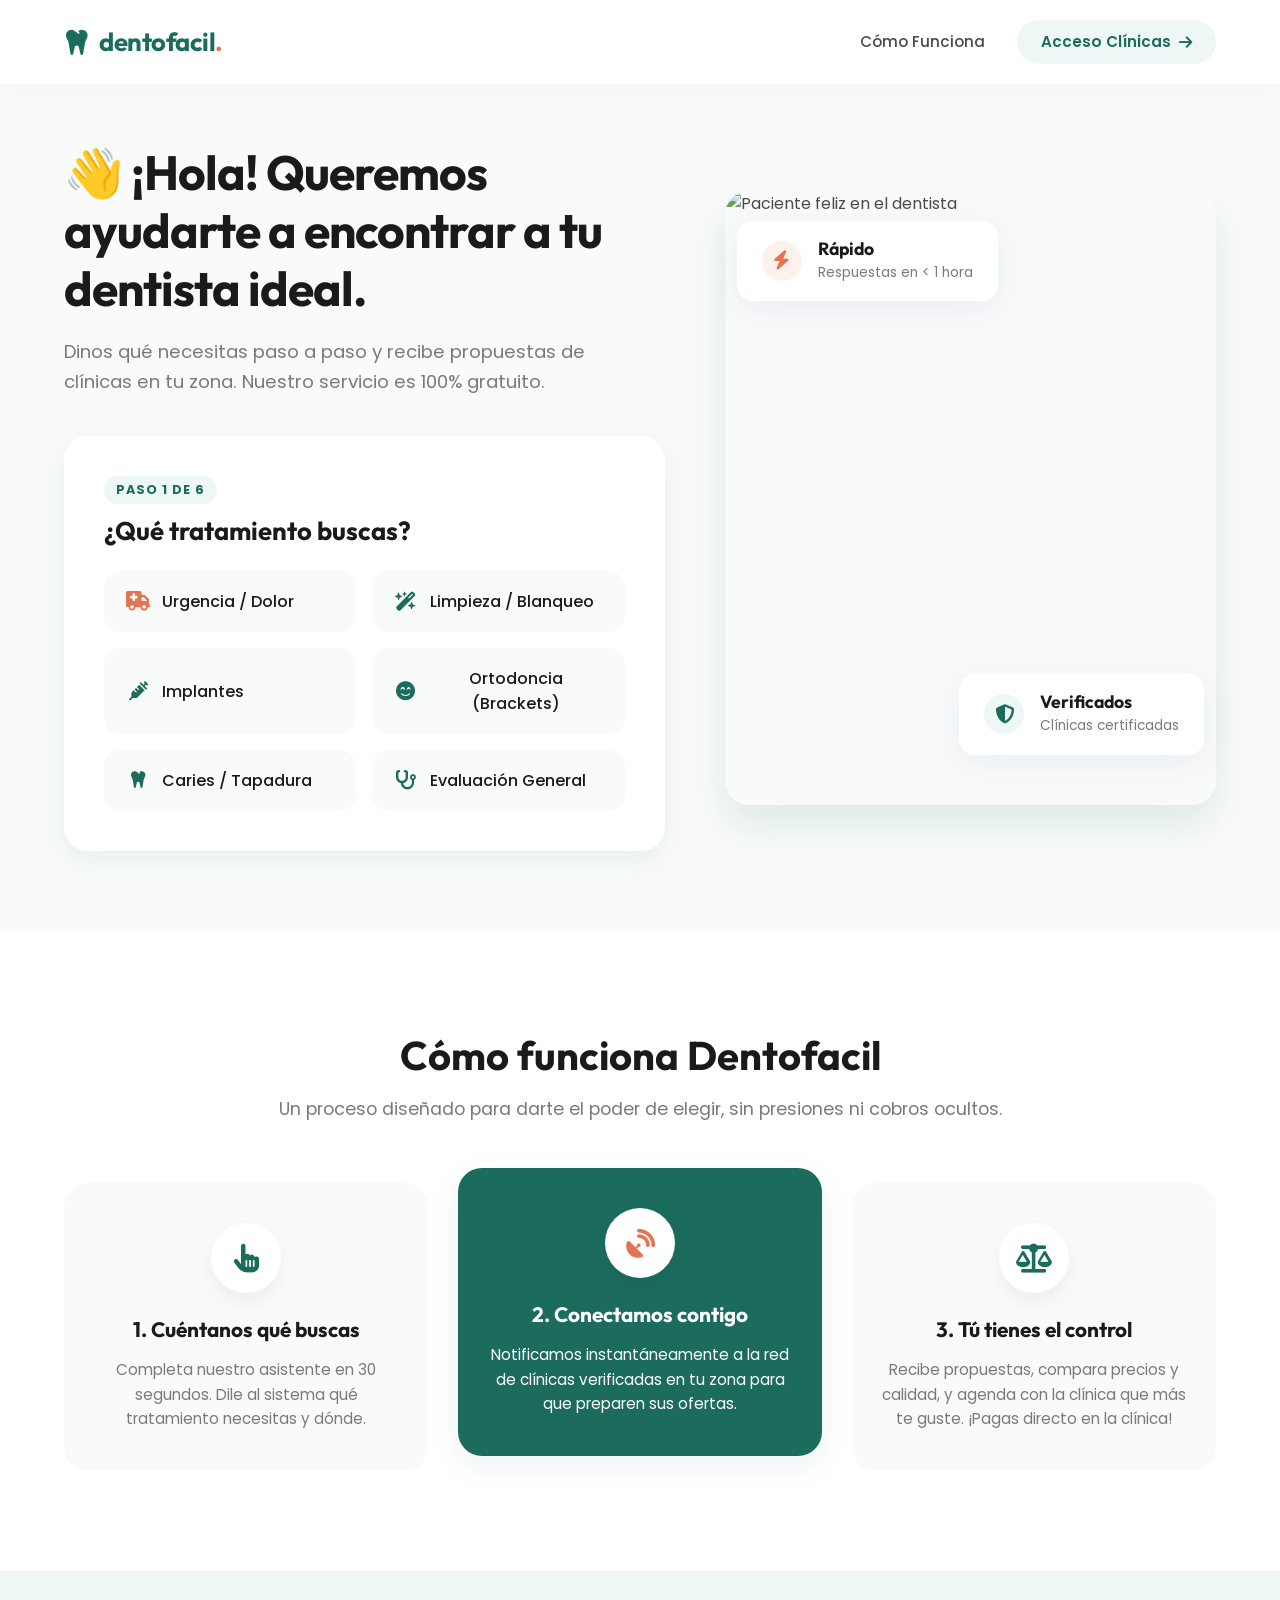
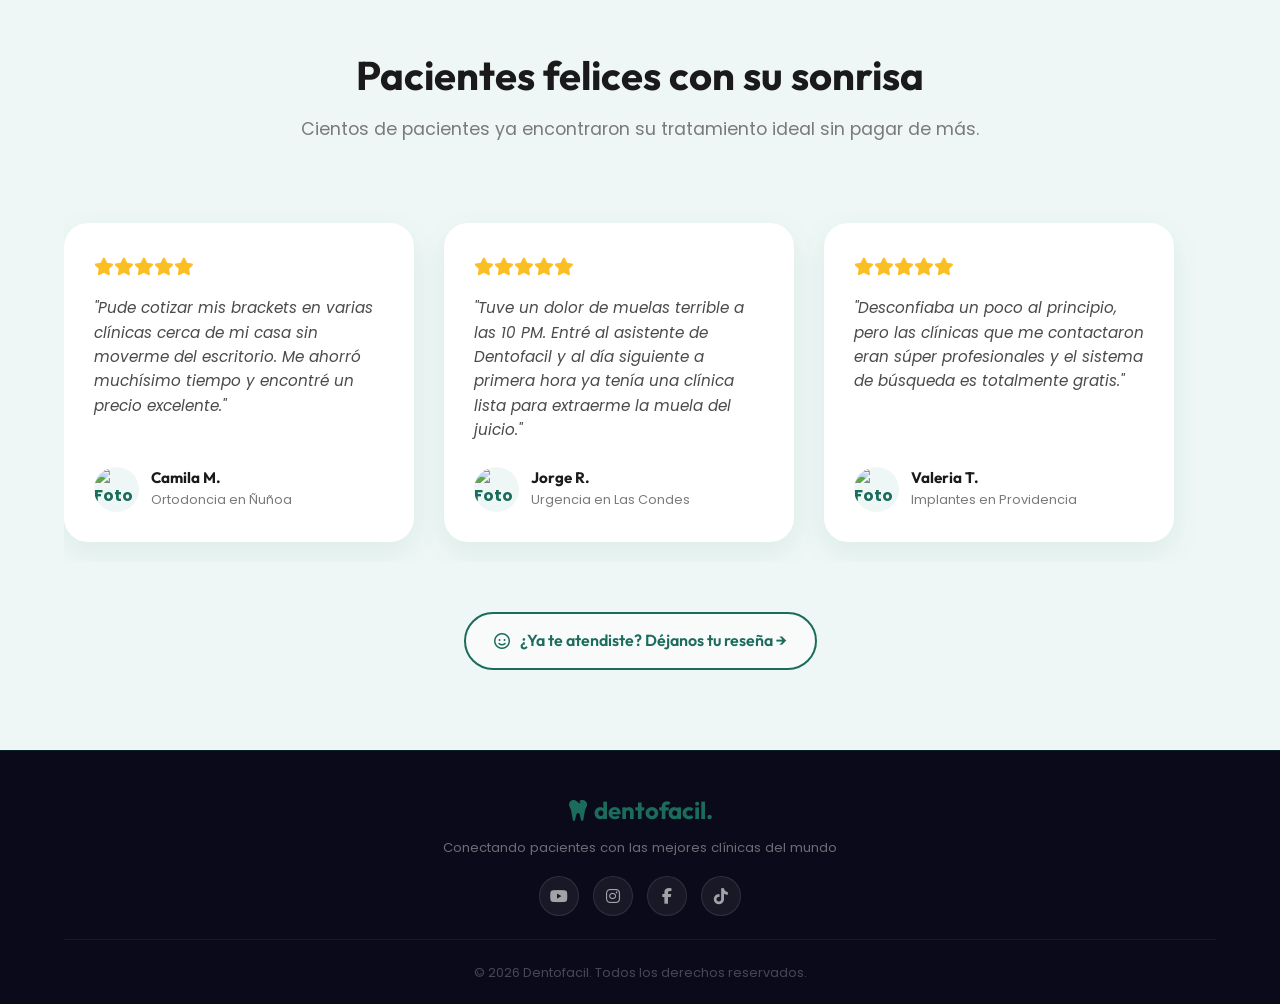
==== index.html @ c60a5fd1 "Add files via upload" ====
<!DOCTYPE html>
<html lang="es">

<head>
    <meta charset="UTF-8">
    <meta name="viewport" content="width=device-width, initial-scale=1.0">
    <title>Dentofacil | Encuentra tu Dentista Ideal</title>
    <!-- Modern Typography -->
    <link rel="preconnect" href="https://fonts.googleapis.com">
    <link rel="preconnect" href="https://fonts.gstatic.com" crossorigin>
    <link
        href="https://fonts.googleapis.com/css2?family=Outfit:wght@300;400;600;700&family=Poppins:wght@400;500;600;700&display=swap"
        rel="stylesheet">
    <!-- FontAwesome for Icons -->
    <link rel="stylesheet" href="https://cdnjs.cloudflare.com/ajax/libs/font-awesome/6.4.0/css/all.min.css">

    <link rel="stylesheet" href="styles.css">
</head>

<body>
    <header class="navbar">
        <div class="container header-container">
            <div class="logo">
                <i class="fa-solid fa-tooth logo-icon"></i>
                <span class="logo-text">dentofacil<span class="logo-dot">.</span></span>
            </div>
            <nav class="nav-links">
                <a href="#como-funciona" class="nav-item">Cómo Funciona</a>
                <a href="clinicas_acceso.html" class="btn-clinic">Acceso Clínicas <i
                        class="fa-solid fa-arrow-right"></i></a>
            </nav>
        </div>
    </header>

    <main class="main-content">
        <!-- HERO WIZARD SECTION -->
        <section class="hero-section">
            <div class="container hero-grid">

                <!-- Left: Wizard Interaction -->
                <div class="hero-wizard">
                    <div class="hero-text">
                        <h1><span class="wave">👋</span> ¡Hola! Queremos ayudarte a encontrar a tu dentista ideal.</h1>
                        <p>Dinos qué necesitas paso a paso y recibe propuestas de clínicas en tu zona. Nuestro servicio
                            es 100% gratuito.</p>
                    </div>

                    <div class="wizard-container">
                        <!-- Step 1: Tratamiento -->
                        <div id="wizard-step-1" class="wizard-step active">
                            <div class="step-header">
                                <span class="step-badge">Paso 1 de 6</span>
                                <h2>¿Qué tratamiento buscas?</h2>
                            </div>

                            <div class="treatment-grid">
                                <button class="treatment-btn" data-next="2" data-value="urgencia">
                                    <i class="fa-solid fa-truck-medical icon-alert"></i> Urgencia / Dolor
                                </button>
                                <button class="treatment-btn" data-next="2" data-value="limpieza">
                                    <i class="fa-solid fa-wand-magic-sparkles"></i> Limpieza / Blanqueo
                                </button>
                                <button class="treatment-btn" data-next="2" data-value="implantes">
                                    <i class="fa-solid fa-syringe"></i> Implantes
                                </button>
                                <button class="treatment-btn" data-next="2" data-value="ortodoncia">
                                    <i class="fa-solid fa-face-smile-beam"></i> Ortodoncia (Brackets)
                                </button>
                                <button class="treatment-btn" data-next="2" data-value="caries">
                                    <i class="fa-solid fa-tooth"></i> Caries / Tapadura
                                </button>
                                <button class="treatment-btn" data-next="2" data-value="evaluacion">
                                    <i class="fa-solid fa-stethoscope"></i> Evaluación General
                                </button>
                            </div>
                        </div>

                        <!-- Step 2: Presupuesto -->
                        <div id="wizard-step-2" class="wizard-step">
                            <div class="step-header">
                                <span class="step-badge">Paso 2 de 6</span>
                                <h2>¿Cuál es tu presupuesto aproximado?</h2>
                            </div>

                            <div class="treatment-grid">
                                <button class="treatment-btn" data-next="3" data-value="bajo">
                                    <i class="fa-solid fa-coins"></i> Menos de $50.000
                                </button>
                                <button class="treatment-btn" data-next="3" data-value="medio">
                                    <i class="fa-solid fa-sack-dollar"></i> Entre $50.000 y $200.000
                                </button>
                                <button class="treatment-btn" data-next="3" data-value="alto">
                                    <i class="fa-solid fa-gem"></i> Más de $200.000
                                </button>
                                <button class="treatment-btn" data-next="3" data-value="nodefinido">
                                    <i class="fa-solid fa-circle-question"></i> Aún no lo sé
                                </button>
                            </div>
                            <button class="btn-back-small" data-back="1"><i class="fa-solid fa-chevron-left"></i>
                                Volver</button>
                        </div>

                        <!-- Step 3: Urgencia -->
                        <div id="wizard-step-3" class="wizard-step">
                            <div class="step-header">
                                <span class="step-badge">Paso 3 de 6</span>
                                <h2>¿Con qué urgencia necesitas atención?</h2>
                            </div>

                            <div class="treatment-grid">
                                <button class="treatment-btn" data-next="4" data-value="hoy">
                                    <i class="fa-solid fa-bolt icon-alert"></i> Lo antes posible
                                </button>
                                <button class="treatment-btn" data-next="4" data-value="semana">
                                    <i class="fa-solid fa-calendar-week"></i> Esta semana
                                </button>
                                <button class="treatment-btn" data-next="4" data-value="mes">
                                    <i class="fa-solid fa-calendar-days"></i> Este mes
                                </button>
                                <button class="treatment-btn" data-next="4" data-value="sin_prisa">
                                    <i class="fa-solid fa-hourglass"></i> Sin prisa, estoy cotizando
                                </button>
                            </div>
                            <button class="btn-back-small" data-back="2"><i class="fa-solid fa-chevron-left"></i>
                                Volver</button>
                        </div>

                        <!-- Step 4: Seguro Médico -->
                        <div id="wizard-step-4" class="wizard-step">
                            <div class="step-header">
                                <span class="step-badge">Paso 4 de 6</span>
                                <h2>¿Tienes seguro dental?</h2>
                            </div>

                            <div class="treatment-grid" style="grid-template-columns: 1fr 1fr;">
                                <button class="treatment-btn" data-next="5" data-value="Si">
                                    <i class="fa-solid fa-check icon-quality"></i> Sí
                                </button>
                                <button class="treatment-btn" data-next="5" data-value="No">
                                    <i class="fa-solid fa-xmark icon-alert"></i> No
                                </button>
                            </div>
                            <button class="btn-back-small" data-back="3"><i class="fa-solid fa-chevron-left"></i>
                                Volver</button>
                        </div>

                        <!-- Step 5: Nombre -->
                        <div id="wizard-step-5" class="wizard-step">
                            <div class="step-header">
                                <span class="step-badge">Paso 5 de 6</span>
                                <h2>¿Cómo te llamas?</h2>
                            </div>

                            <div class="location-wrapper">
                                <div class="input-group">
                                    <i class="fa-solid fa-user"></i>
                                    <input type="text" id="nombre-input" placeholder="Tu nombre..." autocomplete="off">
                                </div>
                                <div class="action-buttons">
                                    <button class="btn-back" id="back-to-step-4">
                                        <i class="fa-solid fa-chevron-left"></i> Volver
                                    </button>
                                    <button class="btn-primary" id="btn-next-step-5">
                                        Siguiente <i class="fa-solid fa-arrow-right"></i>
                                    </button>
                                </div>
                            </div>
                        </div>

                        <!-- Step 6: Comuna -->
                        <div id="wizard-step-6" class="wizard-step">
                            <div class="step-header">
                                <span class="step-badge">Paso 6 de 6</span>
                                <h2>¿En qué comuna te encuentras?</h2>
                            </div>

                            <div class="location-wrapper">
                                <div class="input-group">
                                    <i class="fa-solid fa-location-dot"></i>
                                    <input type="text" id="comuna-input" placeholder="Ej: Las Condes, Santiago..."
                                        autocomplete="off">
                                </div>
                                <div class="action-buttons">
                                    <button class="btn-back" id="back-to-step-5">
                                        <i class="fa-solid fa-chevron-left"></i> Volver
                                    </button>
                                    <button class="btn-primary" id="btn-submit-wizard">
                                        Buscar Clínicas <i class="fa-solid fa-magnifying-glass"></i>
                                    </button>
                                </div>
                            </div>
                        </div>

                        <!-- Step 7: WhatsApp Validation (Final) -->
                        <div id="wizard-step-7" class="wizard-step">
                            <div class="success-message">
                                <div class="success-icon">
                                    <i class="fa-solid fa-check"></i>
                                </div>
                                <h2>¡Casi listo!</h2>
                                <p>Hemos encontrado <strong>varias clínicas</strong> en tu zona listas para atenderte.
                                </p>
                                <p class="whatsapp-instruction">Para que las clínicas comiencen a enviarte propuestas
                                    personalizadas y se pongan en contacto contigo, haz clic abajo para activar tu
                                    solicitud por WhatsApp.</p>

                                <button class="btn-whatsapp" id="btn-whatsapp">
                                    <i class="fa-brands fa-whatsapp"></i> Validar por WhatsApp
                                </button>
                            </div>
                        </div>
                    </div><!-- end wizard-container -->
                </div><!-- end hero-wizard -->

                <!-- Right: Visual Trust -->
                <div class="hero-visual">
                    <div class="image-wrapper">
                        <!-- We use a placeholder matching the dental vibe -->
                        <img src="https://images.unsplash.com/photo-1606811841689-23dfddce3e95?ixlib=rb-4.0.3&auto=format&fit=crop&w=800&q=80"
                            alt="Paciente feliz en el dentista">

                        <div class="floating-badge badge-top">
                            <div class="badge-icon"><i class="fa-solid fa-bolt"></i></div>
                            <div class="badge-text">
                                <strong>Rápido</strong>
                                <span>Respuestas en &lt; 1 hora</span>
                            </div>
                        </div>

                        <div class="floating-badge badge-bottom">
                            <div class="badge-icon"><i class="fa-solid fa-shield-halved"></i></div>
                            <div class="badge-text">
                                <strong>Verificados</strong>
                                <span>Clínicas certificadas</span>
                            </div>
                        </div>

                    </div>
                </div>

            </div>
        </section>

        <!-- HOW IT WORKS SECTION -->
        <section id="como-funciona" class="features-section">
            <div class="container">
                <div class="section-title text-center">
                    <h2>Cómo funciona Dentofacil</h2>
                    <p>Un proceso diseñado para darte el poder de elegir, sin presiones ni cobros ocultos.</p>
                </div>

                <div class="features-grid">
                    <div class="feature-card">
                        <div class="feature-icon"><i class="fa-solid fa-hand-pointer"></i></div>
                        <h3>1. Cuéntanos qué buscas</h3>
                        <p>Completa nuestro asistente en 30 segundos. Dile al sistema qué tratamiento necesitas y dónde.
                        </p>
                    </div>

                    <div class="feature-card highlighted">
                        <div class="feature-icon"><i class="fa-solid fa-satellite-dish"></i></div>
                        <h3>2. Conectamos contigo</h3>
                        <p>Notificamos instantáneamente a la red de clínicas verificadas en tu zona para que preparen
                            sus ofertas.</p>
                    </div>

                    <div class="feature-card">
                        <div class="feature-icon"><i class="fa-solid fa-scale-balanced"></i></div>
                        <h3>3. Tú tienes el control</h3>
                        <p>Recibe propuestas, compara precios y calidad, y agenda con la clínica que más te guste.
                            ¡Pagas directo en la clínica!</p>
                    </div>
                </div>
            </div>
        </section>

        <!-- Premium Pool section has been moved to success.html -->

        <!-- TESTIMONIALS SECTION -->
        <section class="testimonials-section">
            <div class="container">
                <div class="section-title text-center">
                    <h2>Pacientes felices con su sonrisa</h2>
                    <p>Cientos de pacientes ya encontraron su tratamiento ideal sin pagar de más.</p>
                </div>

                <div class="testimonials-grid">
                    <div class="testimonial-card">
                        <div class="stars"><i class="fa-solid fa-star"></i><i class="fa-solid fa-star"></i><i
                                class="fa-solid fa-star"></i><i class="fa-solid fa-star"></i><i
                                class="fa-solid fa-star"></i></div>
                        <p class="testimonial-text">"Pude cotizar mis brackets en varias clínicas cerca de mi casa sin
                            moverme del escritorio. Me ahorró muchísimo tiempo y encontré un precio excelente."</p>
                        <div class="testimonial-author">
                            <div class="author-avatar"><img src="https://randomuser.me/api/portraits/women/44.jpg"
                                    alt="Foto de paciente"></div>
                            <div class="author-info">
                                <h4>Camila M.</h4>
                                <p>Ortodoncia en Ñuñoa</p>
                            </div>
                        </div>
                    </div>

                    <div class="testimonial-card">
                        <div class="stars"><i class="fa-solid fa-star"></i><i class="fa-solid fa-star"></i><i
                                class="fa-solid fa-star"></i><i class="fa-solid fa-star"></i><i
                                class="fa-solid fa-star"></i></div>
                        <p class="testimonial-text">"Tuve un dolor de muelas terrible a las 10 PM. Entré al asistente de
                            Dentofacil y al día siguiente a primera hora ya tenía una clínica lista para extraerme la
                            muela del juicio."</p>
                        <div class="testimonial-author">
                            <div class="author-avatar"><img src="https://randomuser.me/api/portraits/men/32.jpg"
                                    alt="Foto de paciente"></div>
                            <div class="author-info">
                                <h4>Jorge R.</h4>
                                <p>Urgencia en Las Condes</p>
                            </div>
                        </div>
                    </div>

                    <div class="testimonial-card">
                        <div class="stars"><i class="fa-solid fa-star"></i><i class="fa-solid fa-star"></i><i
                                class="fa-solid fa-star"></i><i class="fa-solid fa-star"></i><i
                                class="fa-solid fa-star"></i></div>
                        <p class="testimonial-text">"Desconfiaba un poco al principio, pero las clínicas que me
                            contactaron eran súper profesionales y el sistema de búsqueda es totalmente gratis."</p>
                        <div class="testimonial-author">
                            <div class="author-avatar"><img src="https://randomuser.me/api/portraits/women/68.jpg"
                                    alt="Foto de paciente"></div>
                            <div class="author-info">
                                <h4>Valeria T.</h4>
                                <p>Implantes en Providencia</p>
                            </div>
                        </div>
                    </div>
                </div>

                <div class="review-cta-container">
                    <!-- Link al Google Forms de Reseñas para recibir feedback real -->
                    <a href="https://docs.google.com/forms/d/e/1FAIpQLSeHPZsJyaDkP9PwkSeRvpt_d1-1HjaPjvrfUFXOJLC1jKsZZA/viewform"
                        target="_blank" class="btn-review-form">
                        <i class="fa-regular fa-face-smile"></i> ¿Ya te atendiste? Déjanos tu reseña →
                    </a>
                </div>
            </div>
        </section>

    </main>

    <footer>
        <div class="container footer-inner">
            <div class="footer-logo"><i class="fa-solid fa-tooth"></i> dentofacil.</div>
            <p class="footer-tagline">Conectando pacientes con las mejores clínicas del mundo</p>
            <div class="footer-socials">
                <a href="#" title="YouTube" target="_blank"><i class="fa-brands fa-youtube"></i></a>
                <a href="#" title="Instagram" target="_blank"><i class="fa-brands fa-instagram"></i></a>
                <a href="#" title="Facebook" target="_blank"><i class="fa-brands fa-facebook-f"></i></a>
                <a href="#" title="TikTok" target="_blank"><i class="fa-brands fa-tiktok"></i></a>
            </div>
            <div class="footer-divider"></div>
            <p>© <span class="current-year">2026</span> Dentofacil. Todos los derechos reservados.</p>
            <script>document.querySelector('.current-year').textContent = new Date().getFullYear();</script>
        </div>
    </footer>

    <script src="script.js"></script>
</body>

</html>
---- styles.css ----
/* ==========================================================================
   DENTOFACIL - PREMIUM UI/UX DESIGN SYSTEM
   ========================================================================== */

:root {
    /* Color Palette - Modern Medical/Tech */
    --color-primary: #1C6C5E;
    /* Profound Mint/Teal */
    --color-primary-light: #218775;
    --color-primary-ultra-light: #EEF7F5;
    --color-accent: #E57353;
    /* Warm Coral */
    --color-accent-hover: #D66141;
    --color-dark: #1A1A1A;
    --color-text: #4A4A4A;
    --color-text-light: #7A7A7A;
    --color-bg: #F9FBFA;
    /* Slightly tinted white */
    --color-white: #FFFFFF;

    /* Shadows & Effects */
    --shadow-soft: 0 10px 30px rgba(28, 108, 94, 0.08);
    --shadow-hover: 0 20px 40px rgba(28, 108, 94, 0.12);
    --shadow-glass: 0 8px 32px 0 rgba(31, 38, 135, 0.07);
    --border-radius-sm: 8px;
    --border-radius-md: 16px;
    --border-radius-lg: 24px;
    --border-radius-pill: 100px;

    /* Typography */
    --font-heading: 'Outfit', sans-serif;
    --font-body: 'Poppins', sans-serif;
}

/* ==========================================================================
   RESET & BASE STYLES
   ========================================================================== */
* {
    margin: 0;
    padding: 0;
    box-sizing: border-box;
}

body {
    font-family: var(--font-body);
    background-color: var(--color-bg);
    color: var(--color-text);
    line-height: 1.6;
    -webkit-font-smoothing: antialiased;
}

h1,
h2,
h3,
h4,
h5 {
    font-family: var(--font-heading);
    color: var(--color-dark);
    line-height: 1.2;
}

.container {
    width: 100%;
    max-width: 1200px;
    margin: 0 auto;
    padding: 0 24px;
}

.text-center {
    text-align: center;
}

/* ==========================================================================
   HEADER & NAVIGATION
   ========================================================================== */
.navbar {
    background-color: var(--color-white);
    position: sticky;
    top: 0;
    z-index: 100;
    padding: 20px 0;
    box-shadow: 0 2px 20px rgba(0, 0, 0, 0.03);
}

.header-container {
    display: flex;
    justify-content: space-between;
    align-items: center;
}

.logo {
    display: flex;
    align-items: center;
    gap: 10px;
    font-size: 1.6rem;
    font-weight: 700;
    font-family: var(--font-heading);
    color: var(--color-primary);
}

.logo-icon {
    font-size: 1.8rem;
}

.logo-text {
    letter-spacing: -0.5px;
}

.logo-dot {
    color: var(--color-accent);
}

.nav-links {
    display: flex;
    align-items: center;
    gap: 32px;
}

.nav-item {
    text-decoration: none;
    color: var(--color-text);
    font-weight: 500;
    font-size: 0.95rem;
    transition: color 0.3s ease;
}

.nav-item:hover {
    color: var(--color-primary);
}

.btn-clinic {
    background-color: var(--color-primary-ultra-light);
    color: var(--color-primary);
    text-decoration: none;
    padding: 10px 24px;
    border-radius: var(--border-radius-pill);
    font-weight: 600;
    font-size: 0.95rem;
    transition: all 0.3s ease;
    display: flex;
    align-items: center;
    gap: 8px;
}

.btn-clinic:hover {
    background-color: var(--color-primary);
    color: var(--color-white);
    transform: translateY(-2px);
}

/* ==========================================================================
   HERO / WIZARD SECTION
   ========================================================================== */
.hero-section {
    padding: 60px 0 80px;
}

.hero-grid {
    display: grid;
    grid-template-columns: 1.1fr 0.9fr;
    gap: 60px;
    align-items: center;
}

.hero-text {
    margin-bottom: 40px;
}

.hero-text h1 {
    font-size: 3rem;
    font-weight: 700;
    margin-bottom: 20px;
    letter-spacing: -1px;
}

.wave {
    display: inline-block;
    animation: wave-animation 2.5s infinite;
    transform-origin: 70% 70%;
}

@keyframes wave-animation {
    0% {
        transform: rotate(0.0deg)
    }

    10% {
        transform: rotate(14.0deg)
    }

    20% {
        transform: rotate(-8.0deg)
    }

    30% {
        transform: rotate(14.0deg)
    }

    40% {
        transform: rotate(-4.0deg)
    }

    50% {
        transform: rotate(10.0deg)
    }

    60% {
        transform: rotate(0.0deg)
    }

    100% {
        transform: rotate(0.0deg)
    }
}

.hero-text p {
    font-size: 1.15rem;
    color: var(--color-text-light);
    max-width: 90%;
}

/* Wizard Interface */
.wizard-container {
    background: var(--color-white);
    border-radius: var(--border-radius-lg);
    padding: 40px;
    box-shadow: var(--shadow-soft);
    position: relative;
    overflow: hidden;
}

.wizard-step {
    display: none;
    animation: fadeIn 0.4s ease forwards;
}

.wizard-step.active {
    display: block;
}

@keyframes fadeIn {
    from {
        opacity: 0;
        transform: translateY(10px);
    }

    to {
        opacity: 1;
        transform: translateY(0);
    }
}

.step-header {
    margin-bottom: 24px;
}

.step-badge {
    display: inline-block;
    background: var(--color-primary-ultra-light);
    color: var(--color-primary);
    font-size: 0.8rem;
    font-weight: 700;
    padding: 4px 12px;
    border-radius: var(--border-radius-pill);
    margin-bottom: 12px;
    text-transform: uppercase;
    letter-spacing: 1px;
}

.step-header h2 {
    font-size: 1.6rem;
}

/* Treatment Buttons Grid */
.treatment-grid {
    display: grid;
    grid-template-columns: 1fr 1fr;
    gap: 16px;
}

.treatment-btn {
    display: flex;
    align-items: center;
    justify-content: flex-start;
    gap: 12px;
    padding: 16px 20px;
    background: var(--color-bg);
    border: 2px solid transparent;
    border-radius: var(--border-radius-md);
    cursor: pointer;
    font-family: var(--font-body);
    font-size: 1rem;
    font-weight: 500;
    color: var(--color-dark);
    transition: all 0.3s ease;
}

.treatment-btn i {
    font-size: 1.2rem;
    color: var(--color-primary);
    width: 24px;
    text-align: center;
}

.treatment-btn i.icon-alert {
    color: var(--color-accent);
}

.treatment-btn:hover {
    background: var(--color-white);
    border-color: var(--color-primary-ultra-light);
    box-shadow: 0 4px 15px rgba(0, 0, 0, 0.05);
    transform: translateY(-2px);
}

/* Selected state styling handled via JS before progressing */
.treatment-btn.selected {
    background: var(--color-primary-ultra-light);
    border-color: var(--color-primary);
    color: var(--color-primary);
}

/* Step 2 Inputs */
.location-wrapper {
    display: flex;
    flex-direction: column;
    gap: 24px;
}

.input-group {
    position: relative;
    display: flex;
    align-items: center;
}

.input-group i {
    position: absolute;
    left: 20px;
    color: var(--color-primary);
    font-size: 1.2rem;
}

.input-group input {
    width: 100%;
    padding: 20px 20px 20px 50px;
    font-size: 1.1rem;
    font-family: var(--font-body);
    border: 2px solid #EAEAEA;
    border-radius: var(--border-radius-md);
    outline: none;
    transition: border-color 0.3s ease;
}

.input-group input:focus {
    border-color: var(--color-primary);
}

.action-buttons {
    display: flex;
    gap: 16px;
}

.btn-primary {
    flex: 1;
    background: var(--color-accent);
    color: var(--color-white);
    border: none;
    padding: 18px 24px;
    border-radius: var(--border-radius-md);
    font-size: 1.1rem;
    font-weight: 600;
    font-family: var(--font-heading);
    cursor: pointer;
    display: flex;
    align-items: center;
    justify-content: center;
    gap: 10px;
    transition: all 0.3s ease;
    box-shadow: 0 4px 15px rgba(229, 115, 83, 0.3);
}

.btn-primary:hover {
    background: var(--color-accent-hover);
    transform: translateY(-2px);
    box-shadow: 0 8px 25px rgba(229, 115, 83, 0.4);
}

.btn-back {
    background: var(--color-bg);
    color: var(--color-text);
    border: none;
    padding: 0 24px;
    border-radius: var(--border-radius-md);
    font-weight: 600;
    cursor: pointer;
    transition: background 0.3s ease;
    display: flex;
    align-items: center;
    gap: 8px;
}

.btn-back:hover {
    background: #EAEAEA;
}

.btn-back-small {
    background: none;
    border: none;
    color: var(--color-text-light);
    font-size: 0.9rem;
    font-family: var(--font-body);
    font-weight: 500;
    cursor: pointer;
    padding: 14px 0 0;
    display: flex;
    align-items: center;
    gap: 6px;
    transition: color 0.2s ease;
}

.btn-back-small:hover {
    color: var(--color-primary);
}

/* Step 3 - WhatsApp Validation */
.success-message {
    text-align: center;
    padding: 20px 0;
}

.success-icon {
    width: 80px;
    height: 80px;
    background: var(--color-primary-ultra-light);
    color: var(--color-primary);
    border-radius: 50%;
    display: flex;
    align-items: center;
    justify-content: center;
    font-size: 2.5rem;
    margin: 0 auto 24px;
}

.success-message h2 {
    font-size: 2rem;
    margin-bottom: 15px;
}

.success-message p {
    font-size: 1.1rem;
    color: var(--color-text-light);
    margin-bottom: 20px;
}

.whatsapp-instruction {
    background: #FFF8E1;
    padding: 15px;
    border-radius: var(--border-radius-sm);
    font-size: 0.95rem !important;
    color: #8F6D00 !important;
    margin-bottom: 30px !important;
}

.btn-whatsapp {
    background: #25D366;
    /* Official WhatsApp Green */
    color: white;
    border: none;
    width: 100%;
    padding: 18px;
    border-radius: var(--border-radius-md);
    font-size: 1.1rem;
    font-weight: 600;
    font-family: var(--font-heading);
    cursor: pointer;
    display: flex;
    align-items: center;
    justify-content: center;
    gap: 12px;
    transition: all 0.3s ease;
    box-shadow: 0 4px 15px rgba(37, 211, 102, 0.3);
}

.btn-whatsapp i {
    font-size: 1.4rem;
}

.btn-whatsapp:hover {
    background: #1EBE5C;
    transform: translateY(-2px);
    box-shadow: 0 8px 25px rgba(37, 211, 102, 0.4);
}

/* Hero Visual Right Side */
.hero-visual {
    position: relative;
    border-radius: var(--border-radius-lg);
}

.image-wrapper {
    position: relative;
    border-radius: var(--border-radius-lg);
    box-shadow: var(--shadow-hover);
}

.image-wrapper img {
    width: 100%;
    height: auto;
    display: block;
    object-fit: cover;
    aspect-ratio: 4/5;
    border-radius: var(--border-radius-lg);
}

/* Glassmorphism Badges overlaying image */
.floating-badge {
    position: absolute;
    background: rgba(255, 255, 255, 0.9);
    backdrop-filter: blur(10px);
    -webkit-backdrop-filter: blur(10px);
    padding: 16px 24px;
    border-radius: var(--border-radius-md);
    box-shadow: var(--shadow-glass);
    display: flex;
    align-items: center;
    gap: 16px;
    z-index: 10;
    animation: float 6s ease-in-out infinite;
    border: 1px solid rgba(255, 255, 255, 0.4);
}

.badge-top {
    top: 30px;
    left: 12px;
    animation-delay: 0s;
}

.badge-bottom {
    bottom: 50px;
    right: 12px;
    animation-delay: 2s;
}

.badge-icon {
    width: 40px;
    height: 40px;
    background: var(--color-primary-ultra-light);
    color: var(--color-primary);
    border-radius: 50%;
    display: flex;
    align-items: center;
    justify-content: center;
    font-size: 1.2rem;
}

.badge-top .badge-icon {
    background: rgba(229, 115, 83, 0.1);
    color: var(--color-accent);
}

.badge-text strong {
    display: block;
    color: var(--color-dark);
    font-family: var(--font-heading);
    font-size: 1.1rem;
    line-height: 1.2;
}

.badge-text span {
    font-size: 0.85rem;
    color: var(--color-text-light);
}

@keyframes float {
    0% {
        transform: translateY(0px);
    }

    50% {
        transform: translateY(-10px);
    }

    100% {
        transform: translateY(0px);
    }
}

/* ==========================================================================
   FEATURES SECTION
   ========================================================================== */
.features-section {
    padding: 100px 0;
    background: var(--color-white);
}

.section-title {
    margin-bottom: 60px;
}

.section-title h2 {
    font-size: 2.5rem;
    margin-bottom: 16px;
}

.section-title p {
    font-size: 1.1rem;
    color: var(--color-text-light);
}

.features-grid {
    display: grid;
    grid-template-columns: repeat(3, 1fr);
    gap: 30px;
}

.feature-card {
    padding: 40px 30px;
    background: var(--color-bg);
    border-radius: var(--border-radius-lg);
    text-align: center;
    transition: transform 0.3s ease;
}

.feature-card:hover {
    transform: translateY(-10px);
}

.feature-card.highlighted {
    background: var(--color-primary);
    color: var(--color-white);
    transform: translateY(-15px);
    box-shadow: var(--shadow-soft);
}

.feature-card.highlighted:hover {
    transform: translateY(-20px);
}

.feature-card.highlighted p,
.feature-card.highlighted h3 {
    color: var(--color-white);
}

.feature-icon {
    width: 70px;
    height: 70px;
    background: var(--color-white);
    border-radius: 50%;
    display: flex;
    align-items: center;
    justify-content: center;
    font-size: 1.8rem;
    color: var(--color-primary);
    margin: 0 auto 24px;
    box-shadow: 0 10px 20px rgba(0, 0, 0, 0.05);
}

.feature-card.highlighted .feature-icon {
    color: var(--color-accent);
}

.feature-card h3 {
    font-size: 1.3rem;
    margin-bottom: 16px;
}

.feature-card p {
    color: var(--color-text-light);
    font-size: 0.95rem;
}

/* ==========================================================================
   PREMIUM POOL SECTION (Banners Post-Conversion)
   ========================================================================== */
.premium-pool-section {
    padding: 60px 0 100px;
    background: var(--color-bg);
}

.pool-header {
    text-align: center;
    margin-bottom: 40px;
}

.pool-header h3 {
    font-size: 2rem;
    color: var(--color-primary);
}

.pool-grid {
    display: grid;
    grid-template-columns: repeat(2, 1fr);
    gap: 30px;
    max-width: 900px;
    margin: 0 auto;
}

.pool-card {
    background: var(--color-white);
    border-radius: var(--border-radius-lg);
    overflow: hidden;
    box-shadow: var(--shadow-soft);
    display: flex;
    flex-direction: column;
}

.pool-cover {
    height: 180px;
    background-size: cover;
    background-position: center;
}

.pool-info {
    padding: 24px;
    text-align: center;
}

.pool-info h4 {
    font-size: 1.25rem;
    margin-bottom: 8px;
}

.pool-info p {
    color: var(--color-text-light);
    margin-bottom: 20px;
    font-size: 0.9rem;
}

.pool-info p i {
    color: #FFC107;
}

.btn-outline {
    background: transparent;
    border: 2px solid var(--color-primary);
    color: var(--color-primary);
    padding: 10px 24px;
    border-radius: var(--border-radius-pill);
    font-weight: 600;
    cursor: pointer;
    transition: all 0.3s ease;
}

.btn-outline:hover {
    background: var(--color-primary);
    color: var(--color-white);
}


/* ==========================================================================
   TESTIMONIALS SECTION
   ========================================================================== */
.testimonials-section {
    padding: 80px 0;
    background: var(--color-primary-ultra-light);
}

.testimonials-grid {
    display: flex;
    gap: 30px;
    overflow-x: auto;
    padding: 20px 0;
    scroll-snap-type: x mandatory;
    scrollbar-width: none;
    -ms-overflow-style: none;
}

.testimonials-grid::-webkit-scrollbar {
    display: none;
}

.testimonial-card {
    flex: 0 0 350px;
    background: var(--color-white);
    padding: 30px;
    border-radius: var(--border-radius-lg);
    box-shadow: var(--shadow-soft);
    scroll-snap-align: start;
    display: flex;
    flex-direction: column;
    gap: 15px;
}

.stars {
    color: #FBBF24;
    font-size: 1.1rem;
}

.testimonial-text {
    font-style: italic;
    color: var(--color-text);
    font-size: 0.95rem;
    line-height: 1.6;
    flex-grow: 1;
}

.testimonial-author {
    display: flex;
    align-items: center;
    gap: 12px;
    margin-top: 10px;
}

.author-avatar {
    width: 45px;
    height: 45px;
    background: var(--color-primary-ultra-light);
    color: var(--color-primary);
    border-radius: 50%;
    display: flex;
    align-items: center;
    justify-content: center;
    font-weight: 700;
    overflow: hidden;
}

.author-avatar img {
    width: 100%;
    height: 100%;
    object-fit: cover;
}

.author-info h4 {
    font-size: 0.95rem;
    margin-bottom: 2px;
}

.author-info p {
    font-size: 0.8rem;
    color: var(--color-text-light);
}

.review-cta-container {
    text-align: center;
    margin-top: 50px;
}

.btn-review-form {
    display: inline-flex;
    align-items: center;
    gap: 10px;
    padding: 14px 28px;
    background: var(--color-bg);
    color: var(--color-primary);
    border: 2px solid var(--color-primary);
    border-radius: var(--border-radius-pill);
    font-weight: 600;
    font-family: var(--font-heading);
    text-decoration: none;
    transition: all 0.3s ease;
}

.btn-review-form:hover {
    background: var(--color-primary);
    color: var(--color-white);
    transform: translateY(-2px);
    box-shadow: var(--shadow-soft);
}

/* ==========================================================================
   FOOTER GLOBAL
   ========================================================================== */
footer {
    background: #0a0a1a;
    padding: 40px 0 20px;
    text-align: center;
    border-top: 1px solid rgba(0, 168, 107, 0.15);
}

.footer-inner {
    display: flex;
    flex-direction: column;
    align-items: center;
    gap: 18px;
}

.footer-logo {
    font-size: 1.5rem;
    font-weight: 700;
    font-family: var(--font-heading);
    color: var(--color-primary);
    margin-bottom: 0;
}

.footer-tagline {
    color: rgba(255, 255, 255, 0.4);
    font-size: 0.82rem;
    margin: -10px 0 0;
}

.footer-socials {
    display: flex;
    gap: 14px;
    align-items: center;
}

.footer-socials a {
    width: 40px;
    height: 40px;
    border-radius: 50%;
    background: rgba(255, 255, 255, 0.06);
    border: 1px solid rgba(255, 255, 255, 0.1);
    display: flex;
    align-items: center;
    justify-content: center;
    color: rgba(255, 255, 255, 0.6);
    font-size: 1rem;
    text-decoration: none;
    transition: all 0.3s ease;
}

.footer-socials a:hover {
    background: var(--color-primary);
    border-color: var(--color-primary);
    color: white;
    transform: translateY(-2px);
    box-shadow: 0 6px 20px rgba(0, 168, 107, 0.35);
}

/* Currency switcher pill */
.currency-switcher {
    display: flex;
    gap: 6px;
    align-items: center;
    background: rgba(255, 255, 255, 0.05);
    border: 1px solid rgba(255, 255, 255, 0.1);
    border-radius: 50px;
    padding: 5px 12px;
    font-size: 0.82rem;
    color: rgba(255, 255, 255, 0.6);
    cursor: pointer;
}

.currency-switcher select {
    background: transparent;
    border: none;
    color: var(--color-primary);
    font-family: var(--font-heading);
    font-weight: 600;
    font-size: 0.85rem;
    cursor: pointer;
    outline: none;
}

.currency-switcher select option {
    color: #000;
    background: #fff;
}

.footer-divider {
    width: 100%;
    height: 1px;
    background: rgba(255, 255, 255, 0.06);
    margin: 5px 0;
}

footer p {
    color: rgba(255, 255, 255, 0.25);
    font-size: 0.8rem;
    margin: 0;
}

/* ==========================================================================
   RESPONSIVE
   ========================================================================== */
@media (max-width: 1024px) {
    .floating-badge {
        display: none;
    }

    /* Ocultar badges florantes en tablets para evitar overflow */
}

@media (max-width: 900px) {
    .hero-grid {
        grid-template-columns: 1fr;
    }

    .hero-text {
        text-align: center;
    }

    .hero-text p {
        margin: 0 auto;
    }

    .wizard-container {
        max-width: 600px;
        margin: 0 auto;
    }

    .features-grid {
        grid-template-columns: 1fr;
    }

    .pool-grid {
        grid-template-columns: 1fr;
        max-width: 500px;
    }
}

@media (max-width: 600px) {
    .treatment-grid {
        grid-template-columns: 1fr;
    }

    .nav-links {
        display: none;
        /* Simplificado para la maqueta */
    }

    .hero-text h1 {
        font-size: 2.2rem;
    }
}
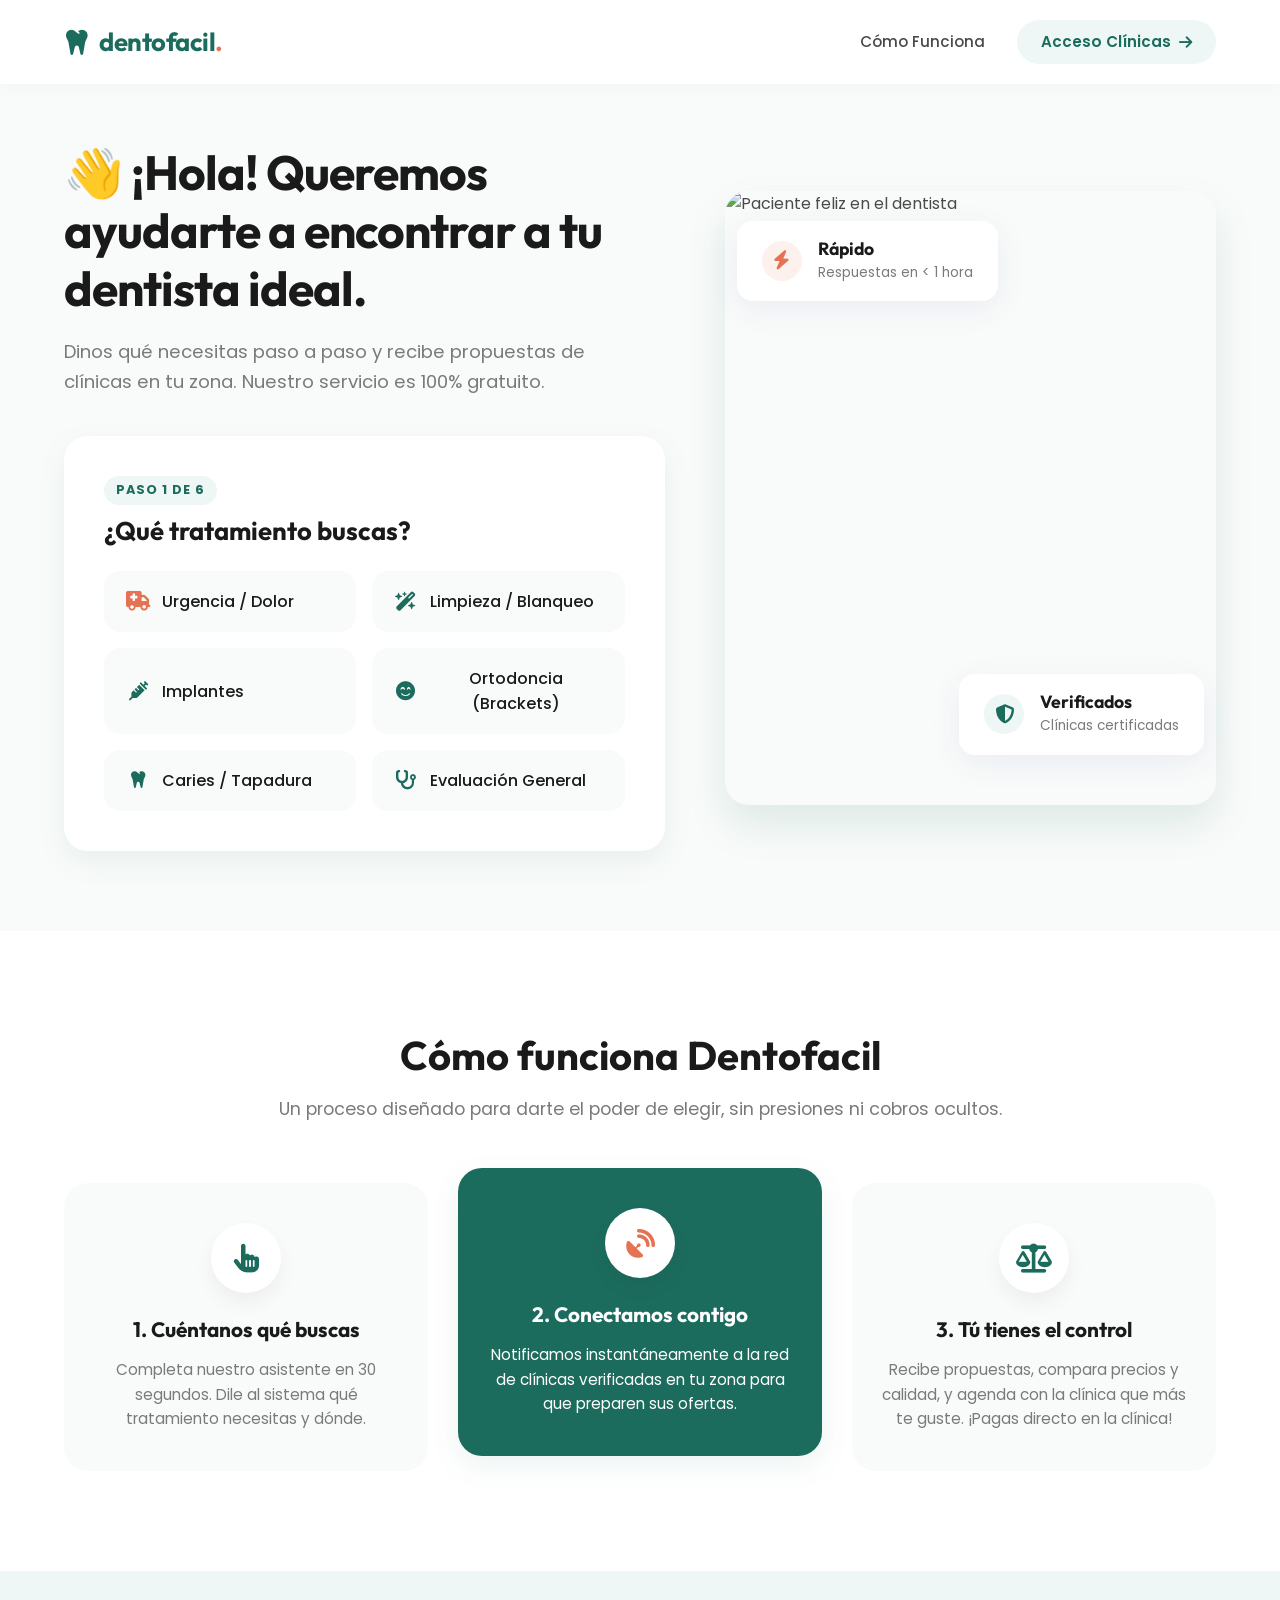
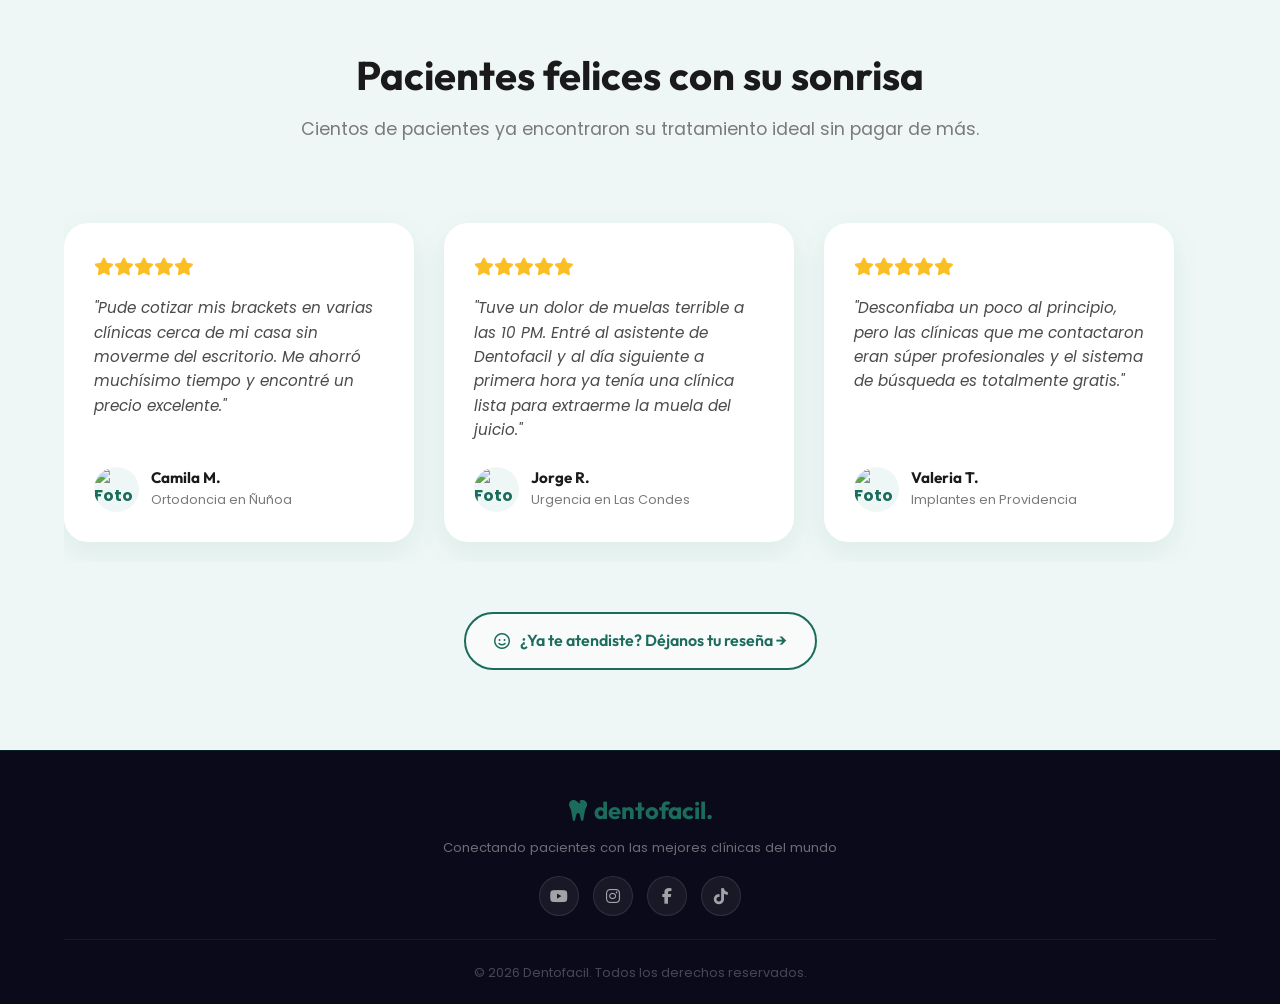
==== commit 0c725e53: "Add files via upload" ====
--- a/index.html
+++ b/index.html
@@ -1,20 +1,20 @@
 <!DOCTYPE html>
+
 <html lang="es">
 
 <head>
-    <meta charset="UTF-8">
-    <meta name="viewport" content="width=device-width, initial-scale=1.0">
-    <title>Dentofacil | Encuentra tu Dentista Ideal</title>
+    <meta charset="utf-8" />
+    <meta content="width=device-width, initial-scale=1.0" name="viewport" />
+    <title data-i18n="index_dentofacil_encuentra_tu_dentis">Dentofacil | Encuentra tu Dentista Ideal</title>
     <!-- Modern Typography -->
-    <link rel="preconnect" href="https://fonts.googleapis.com">
-    <link rel="preconnect" href="https://fonts.gstatic.com" crossorigin>
+    <link href="https://fonts.googleapis.com" rel="preconnect" />
+    <link crossorigin="" href="https://fonts.gstatic.com" rel="preconnect" />
     <link
-        href="https://fonts.googleapis.com/css2?family=Outfit:wght@300;400;600;700&family=Poppins:wght@400;500;600;700&display=swap"
-        rel="stylesheet">
+        href="https://fonts.googleapis.com/css2?family=Outfit:wght@300;400;600;700&amp;family=Poppins:wght@400;500;600;700&amp;display=swap"
+        rel="stylesheet" />
     <!-- FontAwesome for Icons -->
-    <link rel="stylesheet" href="https://cdnjs.cloudflare.com/ajax/libs/font-awesome/6.4.0/css/all.min.css">
-
-    <link rel="stylesheet" href="styles.css">
+    <link href="https://cdnjs.cloudflare.com/ajax/libs/font-awesome/6.4.0/css/all.min.css" rel="stylesheet" />
+    <link href="styles.css" rel="stylesheet" />
 </head>
 
 <body>
@@ -22,347 +22,351 @@
         <div class="container header-container">
             <div class="logo">
                 <i class="fa-solid fa-tooth logo-icon"></i>
-                <span class="logo-text">dentofacil<span class="logo-dot">.</span></span>
+                <span class="logo-text" data-i18n="index_dentofacil">dentofacil<span class="logo-dot">.</span></span>
             </div>
             <nav class="nav-links">
-                <a href="#como-funciona" class="nav-item">Cómo Funciona</a>
-                <a href="clinicas_acceso.html" class="btn-clinic">Acceso Clínicas <i
+                <a class="nav-item" data-i18n="index_c_mo_funciona" href="#como-funciona">Cómo Funciona</a>
+                <a class="btn-clinic" data-i18n="index_acceso_cl_nicas" href="clinicas_acceso.html">Acceso Clínicas <i
                         class="fa-solid fa-arrow-right"></i></a>
             </nav>
         </div>
     </header>
-
     <main class="main-content">
         <!-- HERO WIZARD SECTION -->
         <section class="hero-section">
             <div class="container hero-grid">
-
                 <!-- Left: Wizard Interaction -->
                 <div class="hero-wizard">
                     <div class="hero-text">
-                        <h1><span class="wave">👋</span> ¡Hola! Queremos ayudarte a encontrar a tu dentista ideal.</h1>
-                        <p>Dinos qué necesitas paso a paso y recibe propuestas de clínicas en tu zona. Nuestro servicio
+                        <h1 data-i18n="index_hola_queremos_ayudarte_a_encon"><span class="wave">👋</span> ¡Hola!
+                            Queremos ayudarte a encontrar a tu dentista ideal.</h1>
+                        <p data-i18n="index_dinos_qu_necesitas_paso_a_paso">Dinos qué necesitas paso a paso y recibe
+                            propuestas de clínicas en tu zona. Nuestro servicio
                             es 100% gratuito.</p>
                     </div>
-
                     <div class="wizard-container">
                         <!-- Step 1: Tratamiento -->
-                        <div id="wizard-step-1" class="wizard-step active">
-                            <div class="step-header">
-                                <span class="step-badge">Paso 1 de 6</span>
-                                <h2>¿Qué tratamiento buscas?</h2>
-                            </div>
-
+                        <div class="wizard-step active" id="wizard-step-1">
+                            <div class="step-header">
+                                <span class="step-badge" data-i18n="index_paso_1_de_6">Paso 1 de 6</span>
+                                <h2 data-i18n="index_qu_tratamiento_buscas">¿Qué tratamiento buscas?</h2>
+                            </div>
                             <div class="treatment-grid">
-                                <button class="treatment-btn" data-next="2" data-value="urgencia">
+                                <button class="treatment-btn" data-i18n="index_urgencia_dolor" data-next="2"
+                                    data-value="urgencia">
                                     <i class="fa-solid fa-truck-medical icon-alert"></i> Urgencia / Dolor
                                 </button>
-                                <button class="treatment-btn" data-next="2" data-value="limpieza">
+                                <button class="treatment-btn" data-i18n="index_limpieza_blanqueo" data-next="2"
+                                    data-value="limpieza">
                                     <i class="fa-solid fa-wand-magic-sparkles"></i> Limpieza / Blanqueo
                                 </button>
-                                <button class="treatment-btn" data-next="2" data-value="implantes">
+                                <button class="treatment-btn" data-i18n="index_implantes" data-next="2"
+                                    data-value="implantes">
                                     <i class="fa-solid fa-syringe"></i> Implantes
                                 </button>
-                                <button class="treatment-btn" data-next="2" data-value="ortodoncia">
+                                <button class="treatment-btn" data-i18n="index_ortodoncia_brackets" data-next="2"
+                                    data-value="ortodoncia">
                                     <i class="fa-solid fa-face-smile-beam"></i> Ortodoncia (Brackets)
                                 </button>
-                                <button class="treatment-btn" data-next="2" data-value="caries">
+                                <button class="treatment-btn" data-i18n="index_caries_tapadura" data-next="2"
+                                    data-value="caries">
                                     <i class="fa-solid fa-tooth"></i> Caries / Tapadura
                                 </button>
-                                <button class="treatment-btn" data-next="2" data-value="evaluacion">
+                                <button class="treatment-btn" data-i18n="index_evaluaci_n_general" data-next="2"
+                                    data-value="evaluacion">
                                     <i class="fa-solid fa-stethoscope"></i> Evaluación General
                                 </button>
                             </div>
                         </div>
-
                         <!-- Step 2: Presupuesto -->
-                        <div id="wizard-step-2" class="wizard-step">
-                            <div class="step-header">
-                                <span class="step-badge">Paso 2 de 6</span>
-                                <h2>¿Cuál es tu presupuesto aproximado?</h2>
-                            </div>
-
+                        <div class="wizard-step" id="wizard-step-2">
+                            <div class="step-header">
+                                <span class="step-badge" data-i18n="index_paso_2_de_6">Paso 2 de 6</span>
+                                <h2 data-i18n="index_cu_l_es_tu_presupuesto_aproxim">¿Cuál es tu presupuesto aproximado?
+                                </h2>
+                            </div>
                             <div class="treatment-grid">
-                                <button class="treatment-btn" data-next="3" data-value="bajo">
-                                    <i class="fa-solid fa-coins"></i> Menos de $50.000
-                                </button>
-                                <button class="treatment-btn" data-next="3" data-value="medio">
-                                    <i class="fa-solid fa-sack-dollar"></i> Entre $50.000 y $200.000
-                                </button>
-                                <button class="treatment-btn" data-next="3" data-value="alto">
-                                    <i class="fa-solid fa-gem"></i> Más de $200.000
-                                </button>
-                                <button class="treatment-btn" data-next="3" data-value="nodefinido">
-                                    <i class="fa-solid fa-circle-question"></i> Aún no lo sé
-                                </button>
-                            </div>
-                            <button class="btn-back-small" data-back="1"><i class="fa-solid fa-chevron-left"></i>
+                                <button class="treatment-btn budget-btn" data-budget="bajo" data-next="3"
+                                    data-value="bajo">
+                                    <i class="fa-solid fa-coins"></i> <span class="budget-label">Menos de $50.000</span>
+                                </button>
+                                <button class="treatment-btn budget-btn" data-budget="medio" data-next="3"
+                                    data-value="medio">
+                                    <i class="fa-solid fa-sack-dollar"></i> <span class="budget-label">Entre $50.000 y
+                                        $200.000</span>
+                                </button>
+                                <button class="treatment-btn budget-btn" data-budget="alto" data-next="3"
+                                    data-value="alto">
+                                    <i class="fa-solid fa-gem"></i> <span class="budget-label">Más de $200.000</span>
+                                </button>
+                                <button class="treatment-btn" data-i18n="index_a_n_no_lo_s" data-next="3"
+                                    data-value="nodefinido">
+                                    <i class="fa-solid fa-circle-question"></i> <span data-i18n="index_a_n_no_lo_s">Aún
+                                        no lo sé</span>
+                                </button>
+                            </div>
+                            <button class="btn-back-small" data-back="1" data-i18n="index_volver"><i
+                                    class="fa-solid fa-chevron-left"></i>
                                 Volver</button>
                         </div>
-
                         <!-- Step 3: Urgencia -->
-                        <div id="wizard-step-3" class="wizard-step">
-                            <div class="step-header">
-                                <span class="step-badge">Paso 3 de 6</span>
-                                <h2>¿Con qué urgencia necesitas atención?</h2>
-                            </div>
-
+                        <div class="wizard-step" id="wizard-step-3">
+                            <div class="step-header">
+                                <span class="step-badge" data-i18n="index_paso_3_de_6">Paso 3 de 6</span>
+                                <h2 data-i18n="index_con_qu_urgencia_necesitas_aten">¿Con qué urgencia necesitas
+                                    atención?</h2>
+                            </div>
                             <div class="treatment-grid">
-                                <button class="treatment-btn" data-next="4" data-value="hoy">
+                                <button class="treatment-btn" data-i18n="index_lo_antes_posible" data-next="4"
+                                    data-value="hoy">
                                     <i class="fa-solid fa-bolt icon-alert"></i> Lo antes posible
                                 </button>
-                                <button class="treatment-btn" data-next="4" data-value="semana">
+                                <button class="treatment-btn" data-i18n="index_esta_semana" data-next="4"
+                                    data-value="semana">
                                     <i class="fa-solid fa-calendar-week"></i> Esta semana
                                 </button>
-                                <button class="treatment-btn" data-next="4" data-value="mes">
+                                <button class="treatment-btn" data-i18n="index_este_mes" data-next="4" data-value="mes">
                                     <i class="fa-solid fa-calendar-days"></i> Este mes
                                 </button>
-                                <button class="treatment-btn" data-next="4" data-value="sin_prisa">
+                                <button class="treatment-btn" data-i18n="index_sin_prisa_estoy_cotizando" data-next="4"
+                                    data-value="sin_prisa">
                                     <i class="fa-solid fa-hourglass"></i> Sin prisa, estoy cotizando
                                 </button>
                             </div>
-                            <button class="btn-back-small" data-back="2"><i class="fa-solid fa-chevron-left"></i>
+                            <button class="btn-back-small" data-back="2" data-i18n="index_volver"><i
+                                    class="fa-solid fa-chevron-left"></i>
                                 Volver</button>
                         </div>
-
                         <!-- Step 4: Seguro Médico -->
-                        <div id="wizard-step-4" class="wizard-step">
-                            <div class="step-header">
-                                <span class="step-badge">Paso 4 de 6</span>
-                                <h2>¿Tienes seguro dental?</h2>
-                            </div>
-
+                        <div class="wizard-step" id="wizard-step-4">
+                            <div class="step-header">
+                                <span class="step-badge" data-i18n="index_paso_4_de_6">Paso 4 de 6</span>
+                                <h2 data-i18n="index_tienes_seguro_dental">¿Tienes seguro dental?</h2>
+                            </div>
                             <div class="treatment-grid" style="grid-template-columns: 1fr 1fr;">
-                                <button class="treatment-btn" data-next="5" data-value="Si">
+                                <button class="treatment-btn" data-i18n="index_s" data-next="5" data-value="Si">
                                     <i class="fa-solid fa-check icon-quality"></i> Sí
                                 </button>
-                                <button class="treatment-btn" data-next="5" data-value="No">
+                                <button class="treatment-btn" data-i18n="index_no" data-next="5" data-value="No">
                                     <i class="fa-solid fa-xmark icon-alert"></i> No
                                 </button>
                             </div>
-                            <button class="btn-back-small" data-back="3"><i class="fa-solid fa-chevron-left"></i>
+                            <button class="btn-back-small" data-back="3" data-i18n="index_volver"><i
+                                    class="fa-solid fa-chevron-left"></i>
                                 Volver</button>
                         </div>
-
                         <!-- Step 5: Nombre -->
-                        <div id="wizard-step-5" class="wizard-step">
-                            <div class="step-header">
-                                <span class="step-badge">Paso 5 de 6</span>
-                                <h2>¿Cómo te llamas?</h2>
-                            </div>
-
+                        <div class="wizard-step" id="wizard-step-5">
+                            <div class="step-header">
+                                <span class="step-badge" data-i18n="index_paso_5_de_6">Paso 5 de 6</span>
+                                <h2 data-i18n="index_c_mo_te_llamas">¿Cómo te llamas?</h2>
+                            </div>
                             <div class="location-wrapper">
                                 <div class="input-group">
                                     <i class="fa-solid fa-user"></i>
-                                    <input type="text" id="nombre-input" placeholder="Tu nombre..." autocomplete="off">
+                                    <input autocomplete="off" data-i18n="index_tu_nombre" id="nombre-input"
+                                        placeholder="Tu nombre..." type="text" />
                                 </div>
                                 <div class="action-buttons">
-                                    <button class="btn-back" id="back-to-step-4">
+                                    <button class="btn-back" data-i18n="index_volver" id="back-to-step-4">
                                         <i class="fa-solid fa-chevron-left"></i> Volver
                                     </button>
-                                    <button class="btn-primary" id="btn-next-step-5">
+                                    <button class="btn-primary" data-i18n="index_siguiente" id="btn-next-step-5">
                                         Siguiente <i class="fa-solid fa-arrow-right"></i>
                                     </button>
                                 </div>
                             </div>
                         </div>
-
                         <!-- Step 6: Comuna -->
-                        <div id="wizard-step-6" class="wizard-step">
-                            <div class="step-header">
-                                <span class="step-badge">Paso 6 de 6</span>
-                                <h2>¿En qué comuna te encuentras?</h2>
-                            </div>
-
+                        <div class="wizard-step" id="wizard-step-6">
+                            <div class="step-header">
+                                <span class="step-badge" data-i18n="index_paso_6_de_6">Paso 6 de 6</span>
+                                <h2 data-i18n="index_en_qu_comuna_te_encuentras">¿En qué comuna te encuentras?</h2>
+                            </div>
                             <div class="location-wrapper">
                                 <div class="input-group">
                                     <i class="fa-solid fa-location-dot"></i>
-                                    <input type="text" id="comuna-input" placeholder="Ej: Las Condes, Santiago..."
-                                        autocomplete="off">
+                                    <input autocomplete="off" data-i18n="index_ej_las_condes_santiago" id="comuna-input"
+                                        placeholder="Ej: Las Condes, Santiago..." type="text" />
                                 </div>
                                 <div class="action-buttons">
-                                    <button class="btn-back" id="back-to-step-5">
+                                    <button class="btn-back" data-i18n="index_volver" id="back-to-step-5">
                                         <i class="fa-solid fa-chevron-left"></i> Volver
                                     </button>
-                                    <button class="btn-primary" id="btn-submit-wizard">
+                                    <button class="btn-primary" data-i18n="index_buscar_cl_nicas"
+                                        id="btn-submit-wizard">
                                         Buscar Clínicas <i class="fa-solid fa-magnifying-glass"></i>
                                     </button>
                                 </div>
                             </div>
                         </div>
-
                         <!-- Step 7: WhatsApp Validation (Final) -->
-                        <div id="wizard-step-7" class="wizard-step">
+                        <div class="wizard-step" id="wizard-step-7">
                             <div class="success-message">
                                 <div class="success-icon">
                                     <i class="fa-solid fa-check"></i>
                                 </div>
-                                <h2>¡Casi listo!</h2>
-                                <p>Hemos encontrado <strong>varias clínicas</strong> en tu zona listas para atenderte.
+                                <h2 data-i18n="index_casi_listo">¡Casi listo!</h2>
+                                <p data-i18n="index_hemos_encontrado_varias_cl_nic">Hemos encontrado <strong
+                                        data-i18n="index_varias_cl_nicas">varias clínicas</strong> en tu zona listas
+                                    para atenderte.
                                 </p>
-                                <p class="whatsapp-instruction">Para que las clínicas comiencen a enviarte propuestas
+                                <p class="whatsapp-instruction" data-i18n="index_para_que_las_cl_nicas_comience">Para
+                                    que las clínicas comiencen a enviarte propuestas
                                     personalizadas y se pongan en contacto contigo, haz clic abajo para activar tu
                                     solicitud por WhatsApp.</p>
-
-                                <button class="btn-whatsapp" id="btn-whatsapp">
+                                <button class="btn-whatsapp" data-i18n="index_validar_por_whatsapp" id="btn-whatsapp">
                                     <i class="fa-brands fa-whatsapp"></i> Validar por WhatsApp
                                 </button>
                             </div>
                         </div>
                     </div><!-- end wizard-container -->
                 </div><!-- end hero-wizard -->
-
                 <!-- Right: Visual Trust -->
                 <div class="hero-visual">
                     <div class="image-wrapper">
                         <!-- We use a placeholder matching the dental vibe -->
-                        <img src="https://images.unsplash.com/photo-1606811841689-23dfddce3e95?ixlib=rb-4.0.3&auto=format&fit=crop&w=800&q=80"
-                            alt="Paciente feliz en el dentista">
-
+                        <img alt="Paciente feliz en el dentista"
+                            src="https://images.unsplash.com/photo-1606811841689-23dfddce3e95?ixlib=rb-4.0.3&amp;auto=format&amp;fit=crop&amp;w=800&amp;q=80" />
                         <div class="floating-badge badge-top">
                             <div class="badge-icon"><i class="fa-solid fa-bolt"></i></div>
                             <div class="badge-text">
-                                <strong>Rápido</strong>
-                                <span>Respuestas en &lt; 1 hora</span>
-                            </div>
-                        </div>
-
+                                <strong data-i18n="index_r_pido">Rápido</strong>
+                                <span data-i18n="index_respuestas_en_1_hora">Respuestas en &lt; 1 hora</span>
+                            </div>
+                        </div>
                         <div class="floating-badge badge-bottom">
                             <div class="badge-icon"><i class="fa-solid fa-shield-halved"></i></div>
                             <div class="badge-text">
-                                <strong>Verificados</strong>
-                                <span>Clínicas certificadas</span>
-                            </div>
-                        </div>
-
-                    </div>
-                </div>
-
+                                <strong data-i18n="index_verificados">Verificados</strong>
+                                <span data-i18n="index_cl_nicas_certificadas">Clínicas certificadas</span>
+                            </div>
+                        </div>
+                    </div>
+                </div>
             </div>
         </section>
-
         <!-- HOW IT WORKS SECTION -->
-        <section id="como-funciona" class="features-section">
+        <section class="features-section" id="como-funciona">
             <div class="container">
                 <div class="section-title text-center">
-                    <h2>Cómo funciona Dentofacil</h2>
-                    <p>Un proceso diseñado para darte el poder de elegir, sin presiones ni cobros ocultos.</p>
-                </div>
-
+                    <h2 data-i18n="index_c_mo_funciona_dentofacil">Cómo funciona Dentofacil</h2>
+                    <p data-i18n="index_un_proceso_dise_ado_para_darte">Un proceso diseñado para darte el poder de
+                        elegir, sin presiones ni cobros ocultos.</p>
+                </div>
                 <div class="features-grid">
                     <div class="feature-card">
                         <div class="feature-icon"><i class="fa-solid fa-hand-pointer"></i></div>
-                        <h3>1. Cuéntanos qué buscas</h3>
-                        <p>Completa nuestro asistente en 30 segundos. Dile al sistema qué tratamiento necesitas y dónde.
+                        <h3 data-i18n="index_1_cu_ntanos_qu_buscas">1. Cuéntanos qué buscas</h3>
+                        <p data-i18n="index_completa_nuestro_asistente_en_">Completa nuestro asistente en 30 segundos.
+                            Dile al sistema qué tratamiento necesitas y dónde.
                         </p>
                     </div>
-
                     <div class="feature-card highlighted">
                         <div class="feature-icon"><i class="fa-solid fa-satellite-dish"></i></div>
-                        <h3>2. Conectamos contigo</h3>
-                        <p>Notificamos instantáneamente a la red de clínicas verificadas en tu zona para que preparen
+                        <h3 data-i18n="index_2_conectamos_contigo">2. Conectamos contigo</h3>
+                        <p data-i18n="index_notificamos_instant_neamente_a">Notificamos instantáneamente a la red de
+                            clínicas verificadas en tu zona para que preparen
                             sus ofertas.</p>
                     </div>
-
                     <div class="feature-card">
                         <div class="feature-icon"><i class="fa-solid fa-scale-balanced"></i></div>
-                        <h3>3. Tú tienes el control</h3>
-                        <p>Recibe propuestas, compara precios y calidad, y agenda con la clínica que más te guste.
+                        <h3 data-i18n="index_3_t_tienes_el_control">3. Tú tienes el control</h3>
+                        <p data-i18n="index_recibe_propuestas_compara_prec">Recibe propuestas, compara precios y
+                            calidad, y agenda con la clínica que más te guste.
                             ¡Pagas directo en la clínica!</p>
                     </div>
                 </div>
             </div>
         </section>
-
         <!-- Premium Pool section has been moved to success.html -->
-
         <!-- TESTIMONIALS SECTION -->
         <section class="testimonials-section">
             <div class="container">
                 <div class="section-title text-center">
-                    <h2>Pacientes felices con su sonrisa</h2>
-                    <p>Cientos de pacientes ya encontraron su tratamiento ideal sin pagar de más.</p>
-                </div>
-
+                    <h2 data-i18n="index_pacientes_felices_con_su_sonri">Pacientes felices con su sonrisa</h2>
+                    <p data-i18n="index_cientos_de_pacientes_ya_encont">Cientos de pacientes ya encontraron su
+                        tratamiento ideal sin pagar de más.</p>
+                </div>
                 <div class="testimonials-grid">
                     <div class="testimonial-card">
                         <div class="stars"><i class="fa-solid fa-star"></i><i class="fa-solid fa-star"></i><i
                                 class="fa-solid fa-star"></i><i class="fa-solid fa-star"></i><i
                                 class="fa-solid fa-star"></i></div>
-                        <p class="testimonial-text">"Pude cotizar mis brackets en varias clínicas cerca de mi casa sin
+                        <p class="testimonial-text" data-i18n="index_pude_cotizar_mis_brackets_en_v">"Pude cotizar mis
+                            brackets en varias clínicas cerca de mi casa sin
                             moverme del escritorio. Me ahorró muchísimo tiempo y encontré un precio excelente."</p>
                         <div class="testimonial-author">
-                            <div class="author-avatar"><img src="https://randomuser.me/api/portraits/women/44.jpg"
-                                    alt="Foto de paciente"></div>
+                            <div class="author-avatar"><img alt="Foto de paciente"
+                                    src="https://randomuser.me/api/portraits/women/44.jpg" /></div>
                             <div class="author-info">
-                                <h4>Camila M.</h4>
-                                <p>Ortodoncia en Ñuñoa</p>
-                            </div>
-                        </div>
-                    </div>
-
+                                <h4 data-i18n="index_camila_m">Camila M.</h4>
+                                <p data-i18n="index_ortodoncia_en_u_oa">Ortodoncia en Ñuñoa</p>
+                            </div>
+                        </div>
+                    </div>
                     <div class="testimonial-card">
                         <div class="stars"><i class="fa-solid fa-star"></i><i class="fa-solid fa-star"></i><i
                                 class="fa-solid fa-star"></i><i class="fa-solid fa-star"></i><i
                                 class="fa-solid fa-star"></i></div>
-                        <p class="testimonial-text">"Tuve un dolor de muelas terrible a las 10 PM. Entré al asistente de
+                        <p class="testimonial-text" data-i18n="index_tuve_un_dolor_de_muelas_terrib">"Tuve un dolor de
+                            muelas terrible a las 10 PM. Entré al asistente de
                             Dentofacil y al día siguiente a primera hora ya tenía una clínica lista para extraerme la
                             muela del juicio."</p>
                         <div class="testimonial-author">
-                            <div class="author-avatar"><img src="https://randomuser.me/api/portraits/men/32.jpg"
-                                    alt="Foto de paciente"></div>
+                            <div class="author-avatar"><img alt="Foto de paciente"
+                                    src="https://randomuser.me/api/portraits/men/32.jpg" /></div>
                             <div class="author-info">
-                                <h4>Jorge R.</h4>
-                                <p>Urgencia en Las Condes</p>
-                            </div>
-                        </div>
-                    </div>
-
+                                <h4 data-i18n="index_jorge_r">Jorge R.</h4>
+                                <p data-i18n="index_urgencia_en_las_condes">Urgencia en Las Condes</p>
+                            </div>
+                        </div>
+                    </div>
                     <div class="testimonial-card">
                         <div class="stars"><i class="fa-solid fa-star"></i><i class="fa-solid fa-star"></i><i
                                 class="fa-solid fa-star"></i><i class="fa-solid fa-star"></i><i
                                 class="fa-solid fa-star"></i></div>
-                        <p class="testimonial-text">"Desconfiaba un poco al principio, pero las clínicas que me
+                        <p class="testimonial-text" data-i18n="index_desconfiaba_un_poco_al_princip">"Desconfiaba un
+                            poco al principio, pero las clínicas que me
                             contactaron eran súper profesionales y el sistema de búsqueda es totalmente gratis."</p>
                         <div class="testimonial-author">
-                            <div class="author-avatar"><img src="https://randomuser.me/api/portraits/women/68.jpg"
-                                    alt="Foto de paciente"></div>
+                            <div class="author-avatar"><img alt="Foto de paciente"
+                                    src="https://randomuser.me/api/portraits/women/68.jpg" /></div>
                             <div class="author-info">
-                                <h4>Valeria T.</h4>
-                                <p>Implantes en Providencia</p>
-                            </div>
-                        </div>
-                    </div>
-                </div>
-
+                                <h4 data-i18n="index_valeria_t">Valeria T.</h4>
+                                <p data-i18n="index_implantes_en_providencia">Implantes en Providencia</p>
+                            </div>
+                        </div>
+                    </div>
+                </div>
                 <div class="review-cta-container">
                     <!-- Link al Google Forms de Reseñas para recibir feedback real -->
-                    <a href="https://docs.google.com/forms/d/e/1FAIpQLSeHPZsJyaDkP9PwkSeRvpt_d1-1HjaPjvrfUFXOJLC1jKsZZA/viewform"
-                        target="_blank" class="btn-review-form">
+                    <a class="btn-review-form" data-i18n="index_ya_te_atendiste_d_janos_tu_res"
+                        href="https://docs.google.com/forms/d/e/1FAIpQLSeHPZsJyaDkP9PwkSeRvpt_d1-1HjaPjvrfUFXOJLC1jKsZZA/viewform"
+                        target="_blank">
                         <i class="fa-regular fa-face-smile"></i> ¿Ya te atendiste? Déjanos tu reseña →
                     </a>
                 </div>
             </div>
         </section>
-
     </main>
-
     <footer>
         <div class="container footer-inner">
             <div class="footer-logo"><i class="fa-solid fa-tooth"></i> dentofacil.</div>
-            <p class="footer-tagline">Conectando pacientes con las mejores clínicas del mundo</p>
+            <p class="footer-tagline" data-i18n="index_conectando_pacientes_con_las_m">Conectando pacientes con las
+                mejores clínicas del mundo</p>
             <div class="footer-socials">
-                <a href="#" title="YouTube" target="_blank"><i class="fa-brands fa-youtube"></i></a>
-                <a href="#" title="Instagram" target="_blank"><i class="fa-brands fa-instagram"></i></a>
-                <a href="#" title="Facebook" target="_blank"><i class="fa-brands fa-facebook-f"></i></a>
-                <a href="#" title="TikTok" target="_blank"><i class="fa-brands fa-tiktok"></i></a>
+                <a href="#" target="_blank" title="YouTube"><i class="fa-brands fa-youtube"></i></a>
+                <a href="#" target="_blank" title="Instagram"><i class="fa-brands fa-instagram"></i></a>
+                <a href="#" target="_blank" title="Facebook"><i class="fa-brands fa-facebook-f"></i></a>
+                <a href="#" target="_blank" title="TikTok"><i class="fa-brands fa-tiktok"></i></a>
             </div>
             <div class="footer-divider"></div>
-            <p>© <span class="current-year">2026</span> Dentofacil. Todos los derechos reservados.</p>
+            <p data-i18n="index_2026_dentofacil_todos_los_dere">© <span class="current-year">2026</span> Dentofacil.
+                Todos los derechos reservados.</p>
             <script>document.querySelector('.current-year').textContent = new Date().getFullYear();</script>
         </div>
     </footer>
-
     <script src="script.js"></script>
 </body>
 
